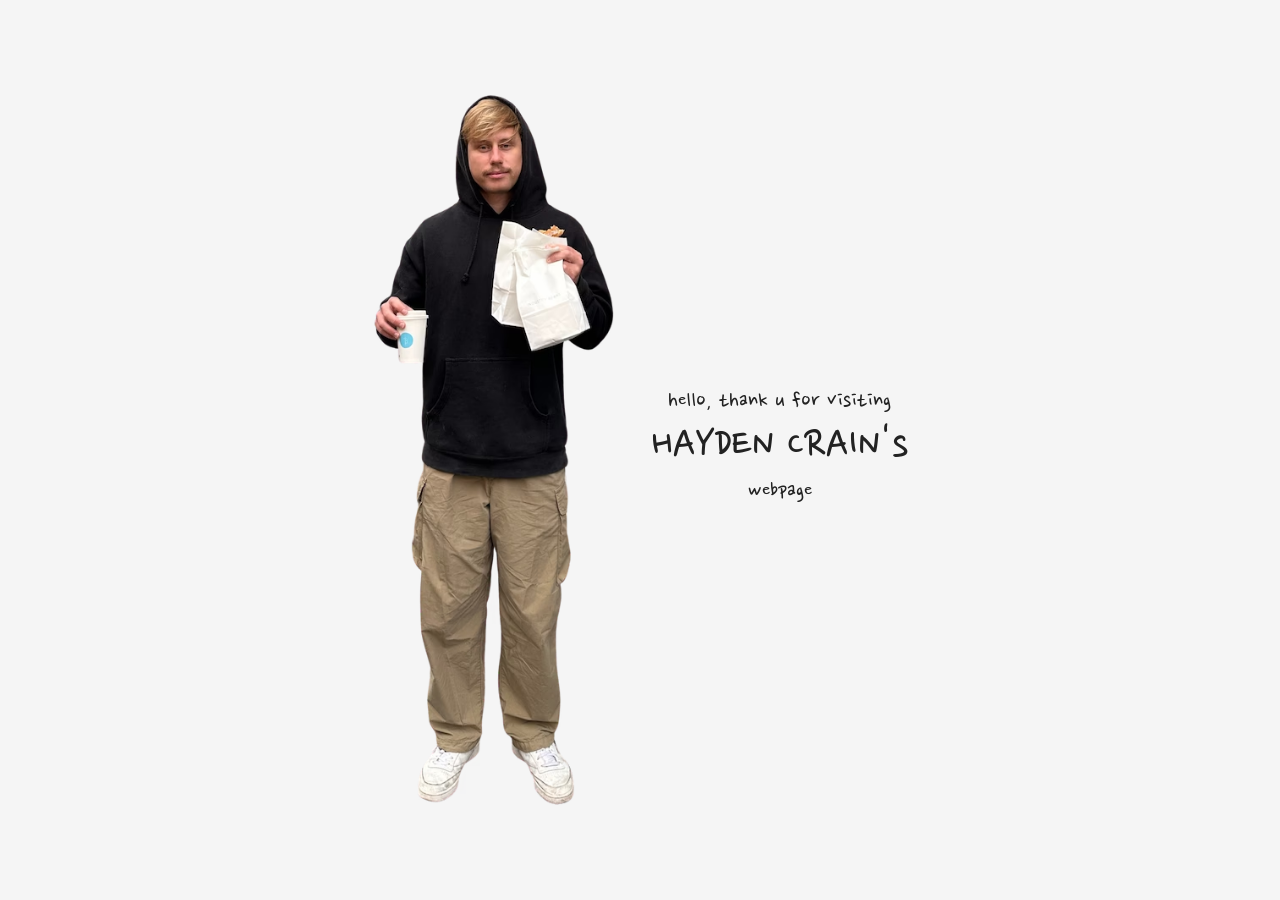
==== index.html @ aabcf301 "Add custom cursors for default and interactive states Co-Authored-By: Claude Sonnet 5 <noreply@anthr" ====
<!DOCTYPE html>
<html lang="en">
<head>
  <meta charset="UTF-8">
  <meta name="viewport" content="width=device-width, initial-scale=1">
  <title>Home - haydencrain.dev</title>
  <link rel="icon" type="image/png" sizes="32x32" href="/favicon-32x32.png">
  <link rel="icon" type="image/png" sizes="16x16" href="/favicon-16x16.png">
  <link rel="apple-touch-icon" sizes="180x180" href="/apple-touch-icon.png">
  <link rel="icon" href="/favicon.ico">
  <link rel="manifest" href="/site.webmanifest">
  <link rel="preconnect" href="https://fonts.googleapis.com">
  <link rel="preconnect" href="https://fonts.gstatic.com" crossorigin>
  <link href="https://fonts.googleapis.com/css2?family=Nanum+Pen+Script&display=swap" rel="stylesheet">
  <style>
    body {
      display: grid;
      grid-template-columns: auto auto;
      justify-content: center;
      justify-items: center;
      align-items: center;
      align-content: center;
      gap: 2rem;
      min-height: 100vh;
      margin: 0;
      padding: 1rem;
      box-sizing: border-box;
      background: #f5f5f5;
      font-family: 'Nanum Pen Script', cursive;
      text-align: center;
      cursor: url("cursor-default.png") 0 0, auto;
    }
    a,
    button,
    input,
    select,
    textarea,
    [role="button"],
    [onclick] {
      cursor: url("cursor-pointer.png") 0 0, pointer;
    }
    img {
      width: min(292px, 60vw, 80vh * 292 / 851);
      aspect-ratio: 292 / 851;
      height: auto;
    }
    p {
      margin: 0;
      font-size: 2.5rem;
      color: #222;
    }
    .prefix {
      font-size: 1.5rem;
      margin-bottom: 0.5rem;
    }
    .prefix .name {
      font-size: 3rem;
    }
    @media (max-width: 600px) {
      body {
        grid-template-columns: 1fr;
      }
      img {
        order: 1;
        width: min(292px, 60vw);
      }
      .prefix {
        order: 0;
      }
    }
  </style>
</head>
<body>
  <img src="hayden-standing.avif" alt="Hayden Crain" width="292" height="851">
  <p class="prefix">
    hello, thank u for visiting<br>
    <span class="name">HAYDEN CRAIN's</span><br>
    webpage
  </p>
</body>
</html>
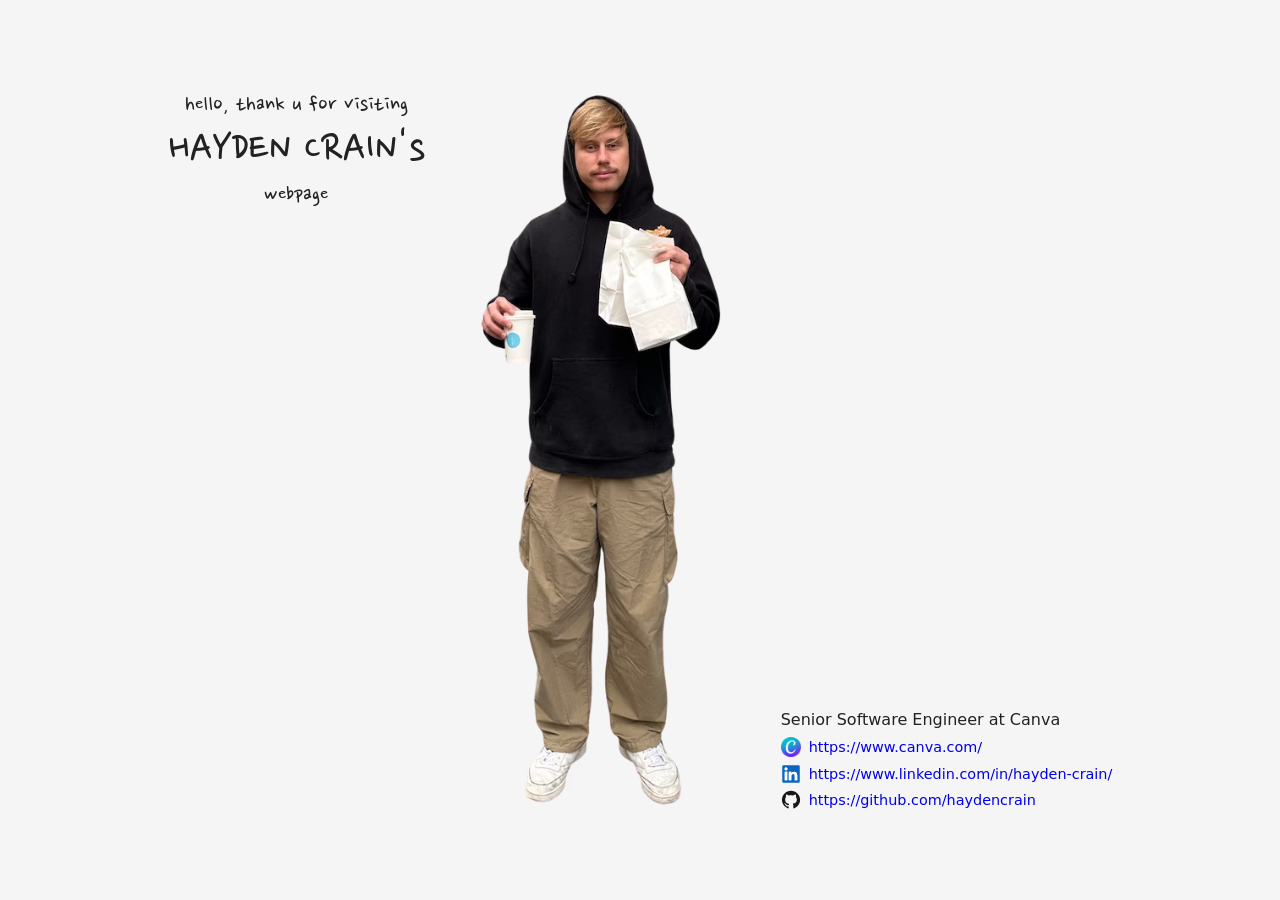
==== commit 8aa5bd73: "Add links section and restructure hero layout Split the hero into a responsive 3-column grid (intro," ====
--- a/index.html
+++ b/index.html
@@ -15,12 +15,6 @@
   <style>
     body {
       display: grid;
-      grid-template-columns: auto auto;
-      justify-content: center;
-      justify-items: center;
-      align-items: center;
-      align-content: center;
-      gap: 2rem;
       min-height: 100vh;
       margin: 0;
       padding: 1rem;
@@ -29,6 +23,7 @@
       font-family: 'Nanum Pen Script', cursive;
       text-align: center;
       cursor: url("cursor-default.png") 0 0, auto;
+      place-items: center;
     }
     a,
     button,
@@ -39,10 +34,19 @@
     [onclick] {
       cursor: url("cursor-pointer.png") 0 0, pointer;
     }
-    img {
-      width: min(292px, 60vw, 80vh * 292 / 851);
+    .hero {
+      display: grid;
+      grid-template-columns: auto minmax(120px, 1fr) auto;
+      grid-template-areas: "intro photo links";
+      gap: 2rem;
+    }
+    .photo {
+      grid-area: photo;
+      justify-self: center;
+      width: min(292px, 100%, 60vw, 80vh * 292 / 851);
       aspect-ratio: 292 / 851;
       height: auto;
+      max-width: 100%;
     }
     p {
       margin: 0;
@@ -50,32 +54,91 @@
       color: #222;
     }
     .prefix {
+      grid-area: intro;
+      justify-self: start;
+      align-self: start;
       font-size: 1.5rem;
-      margin-bottom: 0.5rem;
     }
     .prefix .name {
       font-size: 3rem;
     }
-    @media (max-width: 600px) {
-      body {
+    .links {
+      grid-area: links;
+      justify-self: end;
+      align-self: end;
+      font-family: system-ui, -apple-system, "Segoe UI", Roboto, sans-serif;
+      text-align: left;
+    }
+    .links .title {
+      font-size: 1rem;
+      margin-bottom: 0.5rem;
+    }
+    .links ul {
+      list-style: none;
+      margin: 0;
+      padding: 0;
+      display: flex;
+      flex-direction: column;
+      gap: 0.4rem;
+    }
+    .links a {
+      display: flex;
+      align-items: center;
+      gap: 0.5rem;
+      font-size: 0.9rem;
+      text-decoration: none;
+    }
+    .links a:hover {
+      text-decoration: underline;
+    }
+    .links a img {
+      width: 20px;
+      height: 20px;
+      object-fit: contain;
+    }
+    @media (max-width: 900px) {
+      .hero {
         grid-template-columns: 1fr;
+        grid-template-areas:
+          "photo"
+          "intro"
+          "links";
+        justify-items: center;
       }
-      img {
-        order: 1;
-        width: min(292px, 60vw);
+      .photo {
+        width: min(110px, 30vw);
       }
       .prefix {
-        order: 0;
+        justify-self: center;
+        align-self: auto;
+      }
+      .links {
+        justify-self: center;
+        align-self: auto;
+        text-align: center;
+      }
+      .links a {
+        justify-content: center;
       }
     }
   </style>
 </head>
 <body>
-  <img src="hayden-standing.avif" alt="Hayden Crain" width="292" height="851">
-  <p class="prefix">
-    hello, thank u for visiting<br>
-    <span class="name">HAYDEN CRAIN's</span><br>
-    webpage
-  </p>
+  <div class="hero">
+    <p class="prefix">
+      hello, thank u for visiting<br>
+      <span class="name">HAYDEN CRAIN's</span><br>
+      webpage
+    </p>
+    <img class="photo" src="hayden-standing.avif" alt="Hayden Crain" width="292" height="851">
+    <div class="links">
+      <p class="title">Senior Software Engineer at Canva</p>
+      <ul>
+        <li><a href="https://www.canva.com/"><img src="canva.png" alt=""> https://www.canva.com/</a></li>
+        <li><a href="https://www.linkedin.com/in/hayden-crain/"><img src="linkedin.svg" alt=""> https://www.linkedin.com/in/hayden-crain/</a></li>
+        <li><a href="https://github.com/haydencrain"><img src="octocat.svg" alt=""> https://github.com/haydencrain</a></li>
+      </ul>
+    </div>
+  </div>
 </body>
 </html>
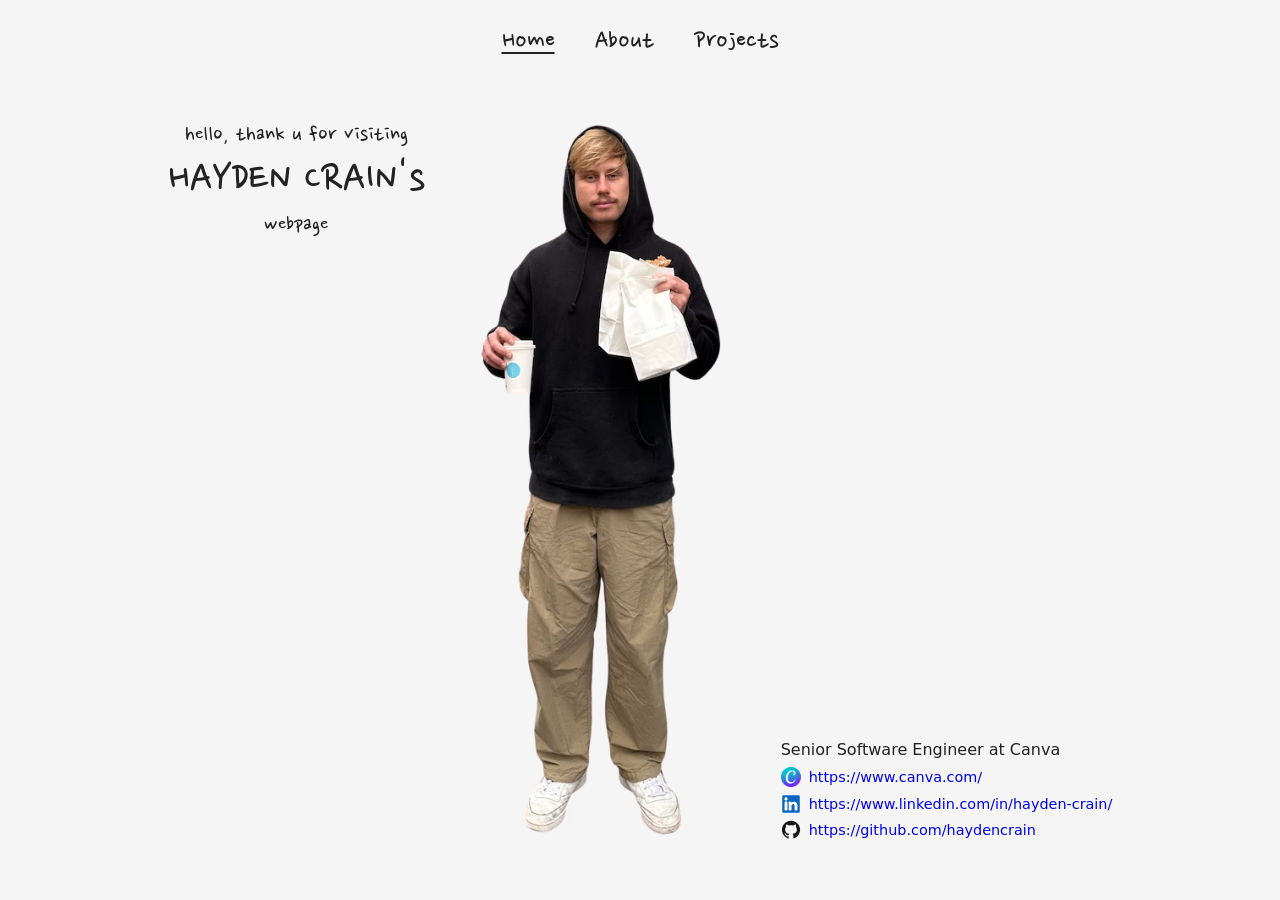
==== commit 71e635f1: "Use clean extensionless nav links GitHub Pages resolves /about and /projects to their .html files di" ====
--- a/index.html
+++ b/index.html
@@ -12,133 +12,33 @@
   <link rel="preconnect" href="https://fonts.googleapis.com">
   <link rel="preconnect" href="https://fonts.gstatic.com" crossorigin>
   <link href="https://fonts.googleapis.com/css2?family=Nanum+Pen+Script&display=swap" rel="stylesheet">
-  <style>
-    body {
-      display: grid;
-      min-height: 100vh;
-      margin: 0;
-      padding: 1rem;
-      box-sizing: border-box;
-      background: #f5f5f5;
-      font-family: 'Nanum Pen Script', cursive;
-      text-align: center;
-      cursor: url("cursor-default.png") 0 0, auto;
-      place-items: center;
-    }
-    a,
-    button,
-    input,
-    select,
-    textarea,
-    [role="button"],
-    [onclick] {
-      cursor: url("cursor-pointer.png") 0 0, pointer;
-    }
-    .hero {
-      display: grid;
-      grid-template-columns: auto minmax(120px, 1fr) auto;
-      grid-template-areas: "intro photo links";
-      gap: 2rem;
-    }
-    .photo {
-      grid-area: photo;
-      justify-self: center;
-      width: min(292px, 100%, 60vw, 80vh * 292 / 851);
-      aspect-ratio: 292 / 851;
-      height: auto;
-      max-width: 100%;
-    }
-    p {
-      margin: 0;
-      font-size: 2.5rem;
-      color: #222;
-    }
-    .prefix {
-      grid-area: intro;
-      justify-self: start;
-      align-self: start;
-      font-size: 1.5rem;
-    }
-    .prefix .name {
-      font-size: 3rem;
-    }
-    .links {
-      grid-area: links;
-      justify-self: end;
-      align-self: end;
-      font-family: system-ui, -apple-system, "Segoe UI", Roboto, sans-serif;
-      text-align: left;
-    }
-    .links .title {
-      font-size: 1rem;
-      margin-bottom: 0.5rem;
-    }
-    .links ul {
-      list-style: none;
-      margin: 0;
-      padding: 0;
-      display: flex;
-      flex-direction: column;
-      gap: 0.4rem;
-    }
-    .links a {
-      display: flex;
-      align-items: center;
-      gap: 0.5rem;
-      font-size: 0.9rem;
-      text-decoration: none;
-    }
-    .links a:hover {
-      text-decoration: underline;
-    }
-    .links a img {
-      width: 20px;
-      height: 20px;
-      object-fit: contain;
-    }
-    @media (max-width: 900px) {
-      .hero {
-        grid-template-columns: 1fr;
-        grid-template-areas:
-          "photo"
-          "intro"
-          "links";
-        justify-items: center;
-      }
-      .photo {
-        width: min(110px, 30vw);
-      }
-      .prefix {
-        justify-self: center;
-        align-self: auto;
-      }
-      .links {
-        justify-self: center;
-        align-self: auto;
-        text-align: center;
-      }
-      .links a {
-        justify-content: center;
-      }
-    }
-  </style>
+  <link rel="stylesheet" href="/style.css">
 </head>
 <body>
-  <div class="hero">
-    <p class="prefix">
-      hello, thank u for visiting<br>
-      <span class="name">HAYDEN CRAIN's</span><br>
-      webpage
-    </p>
-    <img class="photo" src="hayden-standing.avif" alt="Hayden Crain" width="292" height="851">
-    <div class="links">
-      <p class="title">Senior Software Engineer at Canva</p>
-      <ul>
-        <li><a href="https://www.canva.com/"><img src="canva.png" alt=""> https://www.canva.com/</a></li>
-        <li><a href="https://www.linkedin.com/in/hayden-crain/"><img src="linkedin.svg" alt=""> https://www.linkedin.com/in/hayden-crain/</a></li>
-        <li><a href="https://github.com/haydencrain"><img src="octocat.svg" alt=""> https://github.com/haydencrain</a></li>
-      </ul>
+  <header class="site-header">
+    <nav class="site-nav">
+      <a href="/" aria-current="page">Home</a>
+      <a href="/about">About</a>
+      <a href="/projects">Projects</a>
+    </nav>
+  </header>
+  <main>
+    <div class="hero">
+      <p class="prefix">
+        hello, thank u for visiting<br>
+        <span class="name">HAYDEN CRAIN's</span><br>
+        webpage
+      </p>
+      <img class="photo" src="hayden-standing.avif" alt="Hayden Crain" width="292" height="851">
+      <div class="links">
+        <p class="title">Senior Software Engineer at Canva</p>
+        <ul>
+          <li><a href="https://www.canva.com/"><img src="canva.png" alt=""> https://www.canva.com/</a></li>
+          <li><a href="https://www.linkedin.com/in/hayden-crain/"><img src="linkedin.svg" alt=""> https://www.linkedin.com/in/hayden-crain/</a></li>
+          <li><a href="https://github.com/haydencrain"><img src="octocat.svg" alt=""> https://github.com/haydencrain</a></li>
+        </ul>
+      </div>
     </div>
-  </div>
+  </main>
 </body>
 </html>
--- a/style.css
+++ b/style.css
@@ -0,0 +1,154 @@
+body {
+  display: flex;
+  flex-direction: column;
+  min-height: 100vh;
+  margin: 0;
+  padding: 0;
+  box-sizing: border-box;
+  background: #f5f5f5;
+  font-family: 'Nanum Pen Script', cursive;
+  text-align: center;
+  cursor: url("cursor-default.png") 0 0, auto;
+}
+a,
+button,
+input,
+select,
+textarea,
+[role="button"],
+[onclick] {
+  cursor: url("cursor-pointer.png") 0 0, pointer;
+}
+
+.site-header {
+  padding: 1.5rem 1rem 0;
+}
+.site-nav {
+  display: flex;
+  justify-content: center;
+  gap: 2.5rem;
+  font-size: 1.8rem;
+}
+.site-nav a {
+  color: #222;
+  text-decoration: none;
+}
+.site-nav a:hover,
+.site-nav a:active {
+  text-decoration: underline;
+}
+.site-nav a[aria-current="page"] {
+  text-decoration: underline;
+}
+
+main {
+  flex: 1;
+  display: grid;
+  place-items: center;
+  padding: 1rem;
+  box-sizing: border-box;
+}
+
+.hero {
+  display: grid;
+  grid-template-columns: auto minmax(120px, 1fr) auto;
+  grid-template-areas: "intro photo links";
+  gap: 2rem;
+}
+.photo {
+  grid-area: photo;
+  justify-self: center;
+  width: min(292px, 100%, 60vw, 80vh * 292 / 851);
+  aspect-ratio: 292 / 851;
+  height: auto;
+  max-width: 100%;
+}
+p {
+  margin: 0;
+  font-size: 2.5rem;
+  color: #222;
+}
+.prefix {
+  grid-area: intro;
+  justify-self: start;
+  align-self: start;
+  font-size: 1.5rem;
+}
+.prefix .name {
+  font-size: 3rem;
+}
+.links {
+  grid-area: links;
+  justify-self: end;
+  align-self: end;
+  font-family: system-ui, -apple-system, "Segoe UI", Roboto, sans-serif;
+  text-align: left;
+}
+.links .title {
+  font-size: 1rem;
+  margin-bottom: 0.5rem;
+}
+.links ul {
+  list-style: none;
+  margin: 0;
+  padding: 0;
+  display: flex;
+  flex-direction: column;
+  gap: 0.4rem;
+}
+.links a {
+  display: flex;
+  align-items: center;
+  gap: 0.5rem;
+  font-size: 0.9rem;
+  text-decoration: none;
+}
+.links a:hover {
+  text-decoration: underline;
+}
+.links a img {
+  width: 20px;
+  height: 20px;
+  object-fit: contain;
+}
+
+.page-content {
+  max-width: 700px;
+  font-size: 1.6rem;
+  color: #222;
+  line-height: 1.5;
+}
+.page-content h1 {
+  font-size: 3rem;
+  margin: 0 0 1rem;
+}
+
+@media (max-width: 900px) {
+  .hero {
+    grid-template-columns: 1fr;
+    grid-template-areas:
+      "photo"
+      "intro"
+      "links";
+    justify-items: center;
+  }
+  .photo {
+    width: min(110px, 30vw);
+  }
+  .prefix {
+    justify-self: center;
+    align-self: auto;
+  }
+  .links {
+    justify-self: center;
+    align-self: auto;
+    text-align: center;
+  }
+  .links a {
+    justify-content: center;
+  }
+  .site-nav {
+    gap: 1.5rem;
+    font-size: 1.5rem;
+  }
+}
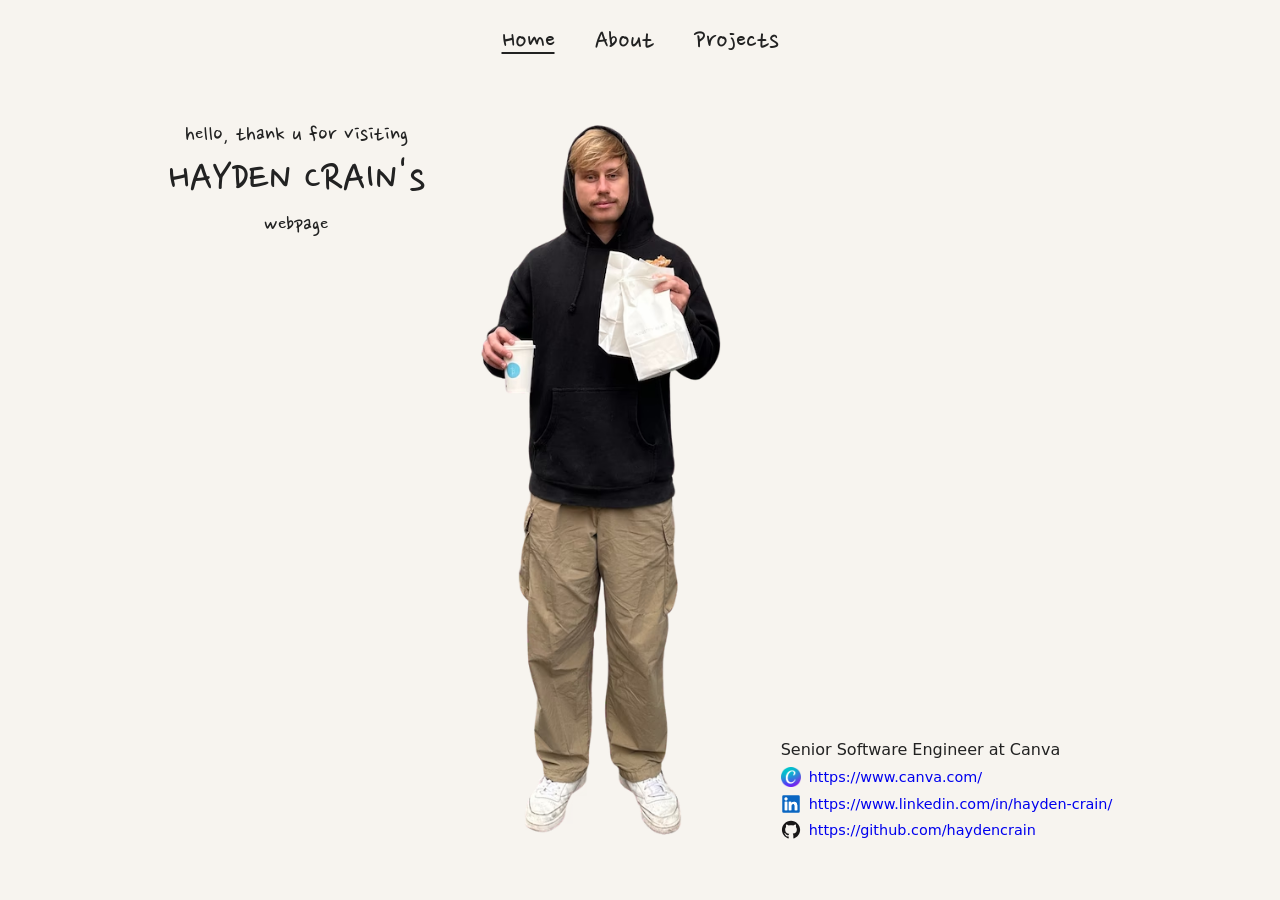
==== commit 7c8c9864: "Credit Sheng and Andre, bust stylesheet cache Pages served style.css with a 4-hour max-age, so retur" ====
--- a/index.html
+++ b/index.html
@@ -4,15 +4,15 @@
   <meta charset="UTF-8">
   <meta name="viewport" content="width=device-width, initial-scale=1">
   <title>Home - haydencrain.dev</title>
-  <link rel="icon" type="image/png" sizes="32x32" href="/favicon-32x32.png">
-  <link rel="icon" type="image/png" sizes="16x16" href="/favicon-16x16.png">
-  <link rel="apple-touch-icon" sizes="180x180" href="/apple-touch-icon.png">
+  <link rel="icon" type="image/png" sizes="32x32" href="/assets/favicon-32x32.png">
+  <link rel="icon" type="image/png" sizes="16x16" href="/assets/favicon-16x16.png">
+  <link rel="apple-touch-icon" sizes="180x180" href="/assets/apple-touch-icon.png">
   <link rel="icon" href="/favicon.ico">
   <link rel="manifest" href="/site.webmanifest">
   <link rel="preconnect" href="https://fonts.googleapis.com">
   <link rel="preconnect" href="https://fonts.gstatic.com" crossorigin>
   <link href="https://fonts.googleapis.com/css2?family=Nanum+Pen+Script&display=swap" rel="stylesheet">
-  <link rel="stylesheet" href="/style.css">
+  <link rel="stylesheet" href="/style.css?v=2">
 </head>
 <body>
   <header class="site-header">
@@ -29,13 +29,13 @@
         <span class="name">HAYDEN CRAIN's</span><br>
         webpage
       </p>
-      <img class="photo" src="hayden-standing.avif" alt="Hayden Crain" width="292" height="851">
+      <img class="photo" src="assets/hayden-standing.avif" alt="Hayden Crain" width="292" height="851">
       <div class="links">
         <p class="title">Senior Software Engineer at Canva</p>
         <ul>
-          <li><a href="https://www.canva.com/"><img src="canva.png" alt=""> https://www.canva.com/</a></li>
-          <li><a href="https://www.linkedin.com/in/hayden-crain/"><img src="linkedin.svg" alt=""> https://www.linkedin.com/in/hayden-crain/</a></li>
-          <li><a href="https://github.com/haydencrain"><img src="octocat.svg" alt=""> https://github.com/haydencrain</a></li>
+          <li><a href="https://www.canva.com/" target="_blank" rel="noopener noreferrer nofollow"><img src="assets/canva.png" alt=""> https://www.canva.com/</a></li>
+          <li><a href="https://www.linkedin.com/in/hayden-crain/" target="_blank" rel="noopener noreferrer nofollow"><img src="assets/linkedin.svg" alt=""> https://www.linkedin.com/in/hayden-crain/</a></li>
+          <li><a href="https://github.com/haydencrain" target="_blank" rel="noopener noreferrer nofollow"><img src="assets/octocat.svg" alt=""> https://github.com/haydencrain</a></li>
         </ul>
       </div>
     </div>
--- a/style.css
+++ b/style.css
@@ -5,10 +5,10 @@
   margin: 0;
   padding: 0;
   box-sizing: border-box;
-  background: #f5f5f5;
+  background: #f7f4ef;
   font-family: 'Nanum Pen Script', cursive;
   text-align: center;
-  cursor: url("cursor-default.png") 0 0, auto;
+  cursor: url("assets/cursor-default.png") 0 0, auto;
 }
 a,
 button,
@@ -17,7 +17,7 @@
 textarea,
 [role="button"],
 [onclick] {
-  cursor: url("cursor-pointer.png") 0 0, pointer;
+  cursor: url("assets/cursor-pointer.png") 0 0, pointer;
 }
 
 .site-header {
@@ -152,3 +152,85 @@
     font-size: 1.5rem;
   }
 }
+
+.project-list {
+  list-style: none;
+  margin: 0 0 2rem;
+  padding: 0;
+  display: grid;
+  grid-template-columns: repeat(auto-fit, minmax(280px, 1fr));
+  gap: 1.5rem;
+}
+.project {
+  display: flex;
+  flex-direction: column;
+  border: 2px solid #222;
+  border-radius: 6px;
+  background: #fffdf9;
+  overflow: hidden;
+  transition: transform 0.15s ease, box-shadow 0.15s ease;
+}
+.project:hover,
+.project:focus-within {
+  transform: translate(-2px, -2px);
+  box-shadow: 4px 4px 0 #222;
+}
+.project-image-link {
+  display: block;
+}
+.project-image {
+  display: block;
+  width: 100%;
+  height: auto;
+  aspect-ratio: 2 / 1;
+  object-fit: cover;
+  border-bottom: 2px solid #222;
+}
+.project-body {
+  padding: 0.75rem 1rem 1rem;
+  text-align: left;
+}
+.project-name {
+  margin: 0;
+  font-size: 2rem;
+  font-weight: normal;
+  line-height: 1.1;
+}
+.project-name a {
+  color: #222;
+  text-decoration: none;
+}
+.project-name a:hover,
+.project-name a:focus-visible {
+  text-decoration: underline;
+}
+.project-meta,
+.project-description,
+.project-links {
+  font-family: system-ui, -apple-system, "Segoe UI", Roboto, sans-serif;
+}
+.project-meta {
+  margin: 0.1rem 0 0;
+  font-size: 0.8rem;
+  color: #555;
+}
+.project-description {
+  margin: 0.6rem 0 0;
+  font-size: 0.9rem;
+  line-height: 1.4;
+}
+.project-links {
+  list-style: none;
+  margin: 0.8rem 0 0;
+  padding: 0;
+  display: flex;
+  flex-wrap: wrap;
+  gap: 0.4rem 1rem;
+  font-size: 0.85rem;
+}
+.project-links a {
+  color: #222;
+}
+.project-note {
+  font-size: 1.6rem;
+}
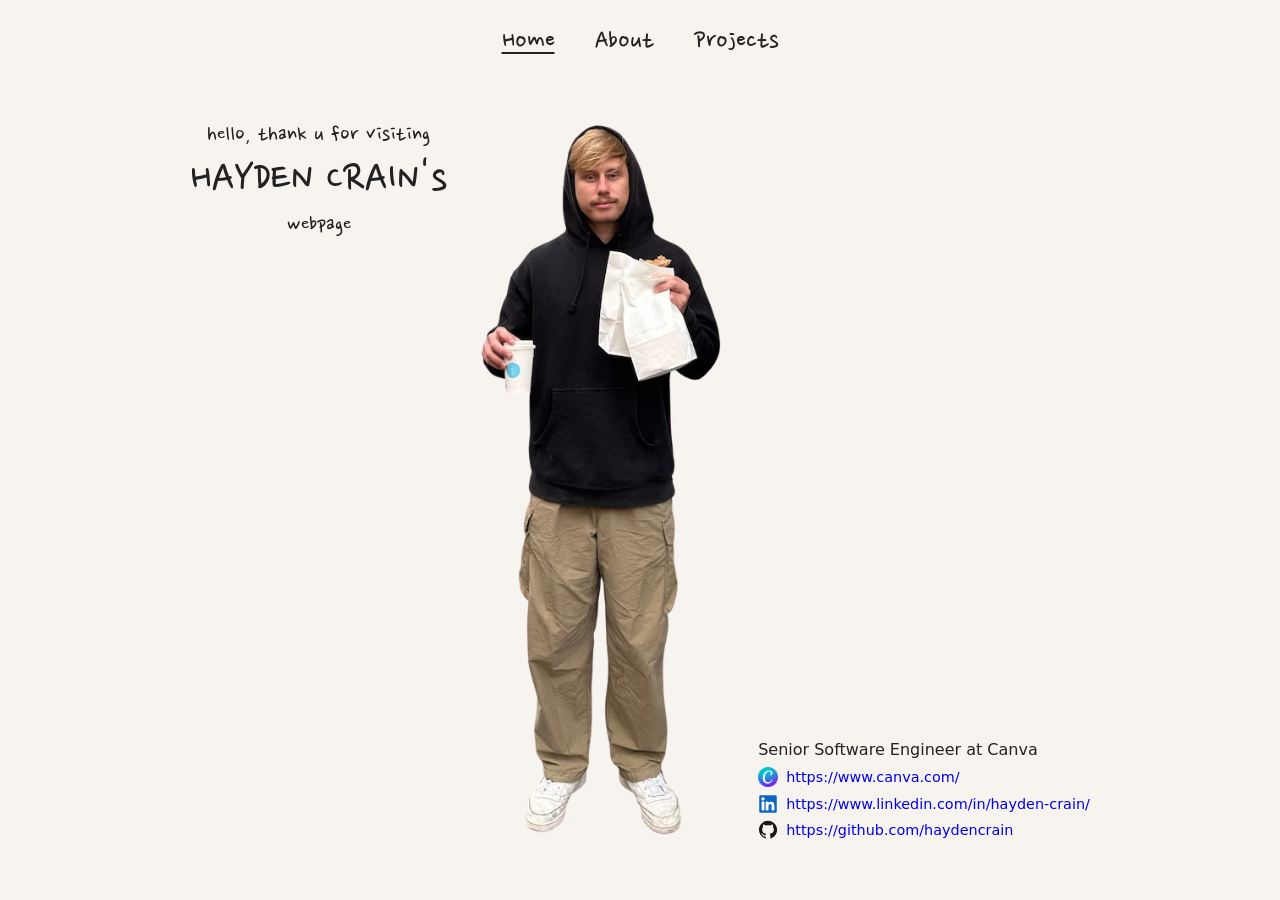
==== commit 057bb2e3: "Add WebP and PNG fallbacks for the hero photo The home page served the hero photo as AVIF only, so b" ====
--- a/index.html
+++ b/index.html
@@ -12,7 +12,7 @@
   <link rel="preconnect" href="https://fonts.googleapis.com">
   <link rel="preconnect" href="https://fonts.gstatic.com" crossorigin>
   <link href="https://fonts.googleapis.com/css2?family=Nanum+Pen+Script&display=swap" rel="stylesheet">
-  <link rel="stylesheet" href="/style.css?v=2">
+  <link rel="stylesheet" href="/style.css?v=4">
 </head>
 <body>
   <header class="site-header">
@@ -29,7 +29,11 @@
         <span class="name">HAYDEN CRAIN's</span><br>
         webpage
       </p>
-      <img class="photo" src="assets/hayden-standing.avif" alt="Hayden Crain" width="292" height="851">
+      <picture class="photo">
+        <source srcset="assets/hayden-standing.avif" type="image/avif">
+        <source srcset="assets/hayden-standing.webp" type="image/webp">
+        <img src="assets/hayden-standing.png" alt="Hayden Crain" width="292" height="851">
+      </picture>
       <div class="links">
         <p class="title">Senior Software Engineer at Canva</p>
         <ul>
--- a/style.css
+++ b/style.css
@@ -56,6 +56,7 @@
   gap: 2rem;
 }
 .photo {
+  display: block;
   grid-area: photo;
   justify-self: center;
   width: min(292px, 100%, 60vw, 80vh * 292 / 851);
@@ -63,6 +64,11 @@
   height: auto;
   max-width: 100%;
 }
+.photo img {
+  display: block;
+  width: 100%;
+  height: auto;
+}
 p {
   margin: 0;
   font-size: 2.5rem;
@@ -117,6 +123,10 @@
   font-size: 1.6rem;
   color: #222;
   line-height: 1.5;
+}
+.page-content--wide {
+  max-width: 1100px;
+  width: 100%;
 }
 .page-content h1 {
   font-size: 3rem;
@@ -187,6 +197,9 @@
   border-bottom: 2px solid #222;
 }
 .project-body {
+  flex: 1;
+  display: flex;
+  flex-direction: column;
   padding: 0.75rem 1rem 1rem;
   text-align: left;
 }
@@ -221,8 +234,8 @@
 }
 .project-links {
   list-style: none;
-  margin: 0.8rem 0 0;
-  padding: 0;
+  margin: auto 0 0;
+  padding: 0.8rem 0 0;
   display: flex;
   flex-wrap: wrap;
   gap: 0.4rem 1rem;
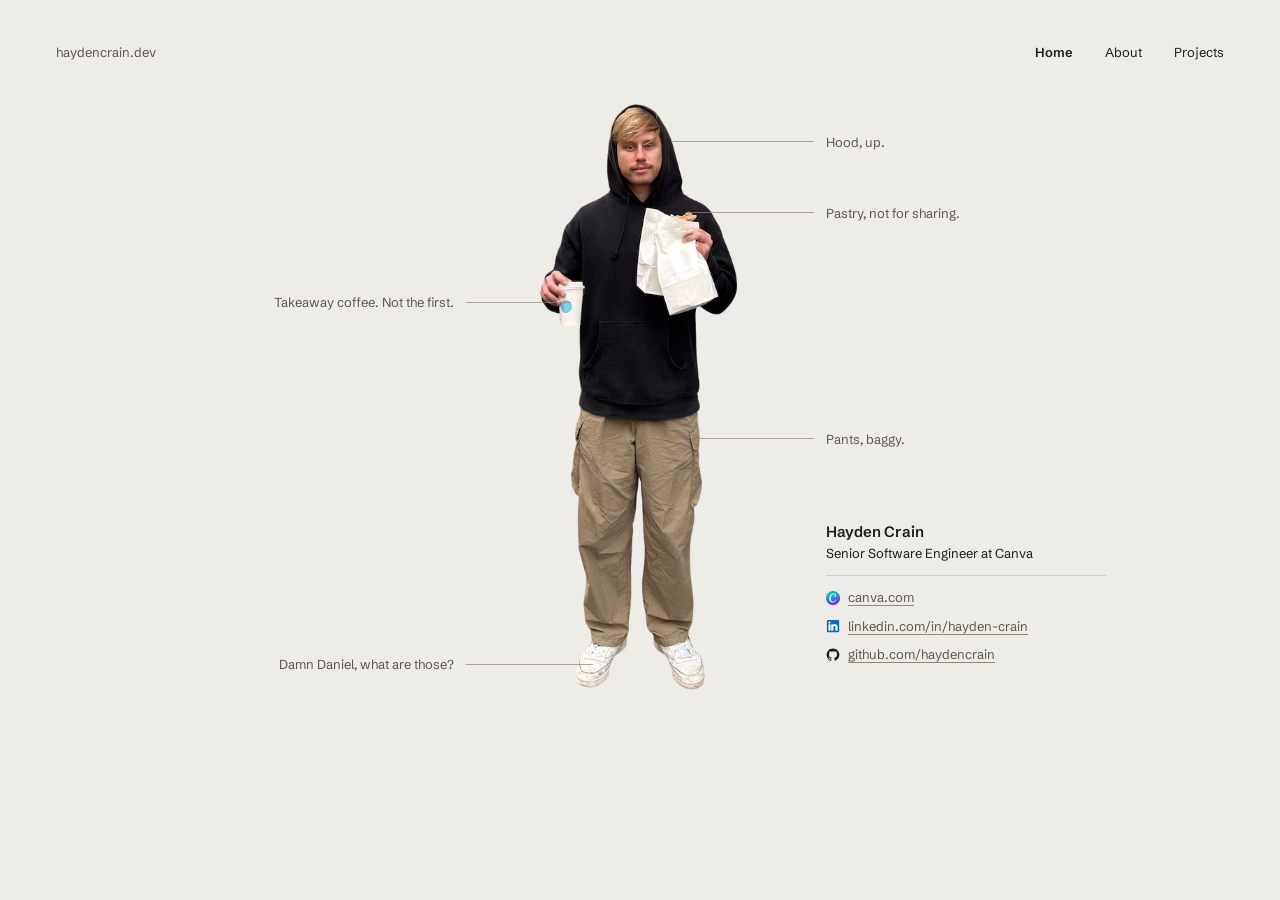
==== commit ecd725dd: "Redesign site as a quiet gallery wall with photo annotations Swap the handwritten style for Schibste" ====
--- a/index.html
+++ b/index.html
@@ -11,38 +11,68 @@
   <link rel="manifest" href="/site.webmanifest">
   <link rel="preconnect" href="https://fonts.googleapis.com">
   <link rel="preconnect" href="https://fonts.gstatic.com" crossorigin>
-  <link href="https://fonts.googleapis.com/css2?family=Nanum+Pen+Script&display=swap" rel="stylesheet">
-  <link rel="stylesheet" href="/style.css?v=4">
+  <link href="https://fonts.googleapis.com/css2?family=Schibsted+Grotesk:ital,wght@0,400;0,600;1,400&display=swap" rel="stylesheet">
+  <link rel="stylesheet" href="/style.css?v=5">
 </head>
 <body>
   <header class="site-header">
-    <nav class="site-nav">
+    <a class="site-name" href="/">haydencrain.dev</a>
+    <nav class="site-nav" aria-label="Main">
       <a href="/" aria-current="page">Home</a>
       <a href="/about">About</a>
       <a href="/projects">Projects</a>
     </nav>
   </header>
-  <main>
-    <div class="hero">
-      <p class="prefix">
-        hello, thank u for visiting<br>
-        <span class="name">HAYDEN CRAIN's</span><br>
-        webpage
-      </p>
-      <picture class="photo">
-        <source srcset="assets/hayden-standing.avif" type="image/avif">
-        <source srcset="assets/hayden-standing.webp" type="image/webp">
-        <img src="assets/hayden-standing.png" alt="Hayden Crain" width="292" height="851">
-      </picture>
-      <div class="links">
-        <p class="title">Senior Software Engineer at Canva</p>
-        <ul>
-          <li><a href="https://www.canva.com/" target="_blank" rel="noopener noreferrer nofollow"><img src="assets/canva.png" alt=""> https://www.canva.com/</a></li>
-          <li><a href="https://www.linkedin.com/in/hayden-crain/" target="_blank" rel="noopener noreferrer nofollow"><img src="assets/linkedin.svg" alt=""> https://www.linkedin.com/in/hayden-crain/</a></li>
-          <li><a href="https://github.com/haydencrain" target="_blank" rel="noopener noreferrer nofollow"><img src="assets/octocat.svg" alt=""> https://github.com/haydencrain</a></li>
-        </ul>
+  <main class="home">
+    <figure class="specimen">
+      <div class="specimen-plate">
+        <picture>
+          <source srcset="/assets/hayden-standing.avif" type="image/avif">
+          <source srcset="/assets/hayden-standing.webp" type="image/webp">
+          <img class="specimen-photo" src="/assets/hayden-standing.png" alt="Hayden Crain, standing, in a black hoodie holding a takeaway coffee and a paper bag" width="292" height="851">
+        </picture>
+        <!-- --x/--y: the detail each note points at, as a share of the photo's box -->
+        <ol class="notes">
+          <li class="note note--right" style="--x: 65.2%; --y: 7.07%">
+            <span class="note-line" aria-hidden="true"></span>
+            <span class="note-label"><span class="note-num" aria-hidden="true">1</span><span class="note-text">Hood, up.</span></span>
+          </li>
+          <li class="note note--right" style="--x: 73.04%; --y: 19.02%">
+            <span class="note-line" aria-hidden="true"></span>
+            <span class="note-label"><span class="note-num" aria-hidden="true">2</span><span class="note-text">Pastry, not for sharing.</span></span>
+          </li>
+          <li class="note note--left" style="--x: 16.18%; --y: 34.01%">
+            <span class="note-line" aria-hidden="true"></span>
+            <span class="note-label"><span class="note-num" aria-hidden="true">3</span><span class="note-text">Takeaway coffee. Not the first.</span></span>
+          </li>
+          <li class="note note--right" style="--x: 75.98%; --y: 57.07%">
+            <span class="note-line" aria-hidden="true"></span>
+            <span class="note-label"><span class="note-num" aria-hidden="true">4</span><span class="note-text">Pants, baggy.</span></span>
+          </li>
+          <li class="note note--left" style="--x: 26.96%; --y: 94.95%">
+            <span class="note-line" aria-hidden="true"></span>
+            <span class="note-label"><span class="note-num" aria-hidden="true">5</span><span class="note-text">Damn Daniel, what are those?</span></span>
+          </li>
+        </ol>
       </div>
-    </div>
+      <!-- Mobile-only key; screen readers get the same captions from .notes -->
+      <ol class="key" aria-hidden="true">
+        <li>Hood, up.</li>
+        <li>Pastry, not for sharing.</li>
+        <li>Takeaway coffee. Not the first.</li>
+        <li>Pants, baggy.</li>
+        <li>Damn Daniel, what are those?</li>
+      </ol>
+    </figure>
+    <section class="placard">
+      <h1>Hayden Crain</h1>
+      <p>Senior Software Engineer at Canva</p>
+      <ul class="placard-links">
+        <li><a class="act" href="https://www.canva.com/" target="_blank" rel="noopener noreferrer nofollow"><img src="/assets/canva.png" alt="" width="14" height="14"><span>canva.com</span></a></li>
+        <li><a class="act" href="https://www.linkedin.com/in/hayden-crain/" target="_blank" rel="noopener noreferrer nofollow"><img src="/assets/linkedin.svg" alt="" width="14" height="14"><span>linkedin.com/in/hayden-crain</span></a></li>
+        <li><a class="act" href="https://github.com/haydencrain" target="_blank" rel="noopener noreferrer nofollow"><img src="/assets/octocat.svg" alt="" width="14" height="14"><span>github.com/haydencrain</span></a></li>
+      </ul>
+    </section>
   </main>
 </body>
 </html>
--- a/style.css
+++ b/style.css
@@ -1,13 +1,20 @@
+:root {
+  --wall: #eeece7;
+  --ink: #1c1b19;
+  --muted: #5a574f;
+  --rule: #d3cfc6;
+  --leader: #8d887f;
+  --mat: #fbfaf7;
+  --inset: 56px;
+}
+
 body {
-  display: flex;
-  flex-direction: column;
-  min-height: 100vh;
-  margin: 0;
-  padding: 0;
-  box-sizing: border-box;
-  background: #f7f4ef;
-  font-family: 'Nanum Pen Script', cursive;
-  text-align: center;
+  margin: 0;
+  background: var(--wall);
+  color: var(--ink);
+  font-family: 'Schibsted Grotesk', system-ui, sans-serif;
+  -webkit-text-size-adjust: 100%;
+  text-size-adjust: 100%;
   cursor: url("assets/cursor-default.png") 0 0, auto;
 }
 a,
@@ -20,230 +27,461 @@
   cursor: url("assets/cursor-pointer.png") 0 0, pointer;
 }
 
+a {
+  color: var(--ink);
+  text-decoration: none;
+}
+a:hover {
+  text-decoration: underline;
+  text-underline-offset: 3px;
+}
+a.act {
+  text-decoration: underline;
+  text-decoration-thickness: 1px;
+  text-underline-offset: 3px;
+  text-decoration-color: var(--leader);
+}
+a.act:hover {
+  text-decoration-color: var(--ink);
+}
+
 .site-header {
-  padding: 1.5rem 1rem 0;
+  display: flex;
+  justify-content: space-between;
+  align-items: center;
+  padding: 30px var(--inset) 0;
+  font-size: 13px;
+  line-height: 16px;
+}
+/* Vertical padding keeps the tap target at 44px tall */
+.site-header a {
+  display: block;
+  padding: 14px 0;
+}
+.site-name {
+  color: var(--muted);
 }
 .site-nav {
   display: flex;
-  justify-content: center;
-  gap: 2.5rem;
-  font-size: 1.8rem;
-}
-.site-nav a {
-  color: #222;
-  text-decoration: none;
-}
-.site-nav a:hover,
-.site-nav a:active {
-  text-decoration: underline;
+  gap: 32px;
 }
 .site-nav a[aria-current="page"] {
-  text-decoration: underline;
-}
-
-main {
-  flex: 1;
+  font-weight: 600;
+}
+
+/* Shared page column (About, Projects) */
+.page {
+  box-sizing: border-box;
+  width: min(100% - 2 * var(--inset), 1040px);
+  margin: 0 auto;
+  padding: 76px 0 120px;
+}
+.page h1 {
+  margin: 0;
+  font-size: 22px;
+  font-weight: 600;
+  line-height: 1.25;
+}
+
+/* A picture on the wall: ink border around a pale mat */
+.frame {
+  box-sizing: border-box;
+  width: fit-content;
+  max-width: 100%;
+  margin: 0;
+  padding: 16px;
+  border: 1px solid var(--ink);
+  background: var(--mat);
+}
+.frame img {
+  display: block;
+  max-width: 100%;
+  height: auto;
+}
+
+/* Home: the photo sits in the middle column, the placard in the right */
+.home {
+  --photo-h: max(440px, min(594px, 74vh));
+  --reach: clamp(24px, 50vw - 360px, 72px); /* leader line length past the photo */
+  --gap: 12px;                              /* leader end to label */
   display: grid;
-  place-items: center;
-  padding: 1rem;
+  grid-template-columns: minmax(0, 1fr) auto minmax(0, 1fr);
+  padding: 26px 0 64px;
+}
+.specimen {
+  grid-column: 2;
+  grid-row: 1;
+  margin: 0;
+}
+.specimen-plate {
+  position: relative;
+}
+.specimen-plate picture {
+  display: block;
+}
+.specimen-photo {
+  display: block;
+  width: auto;
+  height: var(--photo-h);
+}
+
+/* Notes are positioned as a share of the photo's box, so they stay on their details at any size */
+.notes {
+  position: absolute;
+  inset: 0;
+  margin: 0;
+  padding: 0;
+  list-style: none;
+}
+.note-line {
+  position: absolute;
+  top: var(--y);
+  height: 1px;
+  margin-top: -0.5px;
+  background: var(--leader);
+  opacity: 0.7;
+}
+.note--right .note-line {
+  left: var(--x);
+  right: calc(-1 * var(--reach));
+}
+.note--left .note-line {
+  left: calc(-1 * var(--reach));
+  right: calc(100% - var(--x));
+}
+.note-label {
+  position: absolute;
+  top: var(--y);
+  transform: translateY(-50%);
+  white-space: nowrap;
+  font-size: 13px;
+  line-height: 1.3;
+  color: var(--muted);
+}
+.note--right .note-label {
+  left: calc(100% + var(--reach) + var(--gap));
+}
+.note--left .note-label {
+  right: calc(100% + var(--reach) + var(--gap));
+}
+.note-num,
+.key {
+  display: none;
+}
+
+.placard {
+  grid-column: 3;
+  grid-row: 1;
+  align-self: end;
   box-sizing: border-box;
-}
-
-.hero {
+  width: calc(var(--reach) + var(--gap) + 280px);
+  max-width: calc(100% - 24px);
+  margin-bottom: 27px;
+  padding-left: calc(var(--reach) + var(--gap));
+  font-size: 13px;
+  line-height: 1.5;
+}
+.placard h1 {
+  margin: 0;
+  font-size: 15px;
+  font-weight: 600;
+  line-height: 1.3;
+}
+.placard p {
+  margin: 2px 0 0;
+}
+.placard-links {
+  display: flex;
+  flex-direction: column;
+  gap: 6px;
+  margin: 12px 0 0;
+  padding: 12px 0 0;
+  border-top: 1px solid var(--rule);
+  list-style: none;
+}
+.placard-links a {
+  display: inline-flex;
+  align-items: center;
+  gap: 8px;
+  color: var(--muted);
+}
+.placard-links img {
+  flex-shrink: 0;
+  width: 14px;
+  height: 14px;
+}
+
+/* About: text on the left, photo and chronology on the right.
+   Left edge lines up with Projects; the wider right column runs past it, as in the design. */
+.about {
   display: grid;
-  grid-template-columns: auto minmax(120px, 1fr) auto;
-  grid-template-areas: "intro photo links";
-  gap: 2rem;
-}
-.photo {
+  grid-template-columns: minmax(0, 540fr) minmax(0, 394fr);
+  column-gap: clamp(48px, 12.5vw, 160px);
+  align-items: start;
+  width: auto;
+  max-width: 1094px;
+  margin-left: max(var(--inset), 50% - 520px);
+  margin-right: var(--inset);
+}
+.about-text {
+  display: flex;
+  flex-direction: column;
+  gap: 40px;
+}
+.prose {
+  display: flex;
+  flex-direction: column;
+  gap: 20px;
+  font-size: 20px;
+  line-height: 1.55;
+}
+.prose p {
+  margin: 0;
+}
+.about-side {
+  display: flex;
+  flex-direction: column;
+  gap: 48px;
+}
+.about .frame img {
+  width: 360px;
+}
+.chronology {
+  display: flex;
+  flex-direction: column;
+  gap: 12px;
+}
+.chronology h2 {
+  margin: 0;
+  font-size: 13px;
+  font-weight: 600;
+}
+.chronology ol {
+  margin: 0;
+  padding: 0;
+  list-style: none;
+  font-size: 14px;
+  line-height: 1.45;
+  border-bottom: 1px solid var(--rule);
+}
+.chronology li {
+  display: grid;
+  grid-template-columns: 48px minmax(0, 1fr);
+  column-gap: 16px;
+  padding: 11px 0;
+  border-top: 1px solid var(--rule);
+}
+.chronology time {
+  color: var(--muted);
+  font-variant-numeric: tabular-nums;
+}
+
+/* Projects: each entry spans two rows of a subgrid, so frames in a row share a bottom line */
+.projects h1 {
+  margin-bottom: 72px;
+}
+.project-grid {
+  display: grid;
+  grid-template-columns: repeat(2, minmax(0, 1fr));
+  column-gap: clamp(40px, 9.375vw, 120px);
+  row-gap: 96px;
+}
+.project {
+  display: grid;
+  grid-row: span 2;
+  grid-template-rows: subgrid;
+  grid-template-columns: minmax(0, 1fr);
+  row-gap: 28px;
+}
+/* The image, not its mat, fills the column; the mat spills into the column gap */
+.project .frame {
+  align-self: end;
+  width: max-content;
+  max-width: calc(100% + 34px);
+}
+.project .frame img {
+  width: auto;
+  max-height: 296px;
+}
+.project-info {
+  display: flex;
+  gap: 14px;
+  font-size: 14px;
+  line-height: 1.5;
+}
+.project-index {
+  flex: 0 0 20px;
+  color: var(--muted);
+  font-variant-numeric: tabular-nums;
+}
+.project-body {
+  display: flex;
+  flex-direction: column;
+  gap: 8px;
+  min-width: 0;
+  max-width: 400px;
+}
+.project-body p {
+  margin: 0;
+}
+.project-head {
+  display: flex;
+  flex-direction: column;
+  gap: 1px;
+}
+.project-head h2 {
+  margin: 0;
+  font-size: 16px;
+  font-weight: 600;
+  line-height: 1.3;
+}
+.project-year {
+  font-weight: 400;
+}
+.project-stack {
+  font-style: italic;
+  color: var(--muted);
+}
+.project-links {
+  display: flex;
+  flex-wrap: wrap;
+  column-gap: 18px;
+  margin: -6px 0 0;
+  padding: 0;
+  list-style: none;
+}
+.project-links a {
   display: block;
-  grid-area: photo;
-  justify-self: center;
-  width: min(292px, 100%, 60vw, 80vh * 292 / 851);
-  aspect-ratio: 292 / 851;
-  height: auto;
-  max-width: 100%;
-}
-.photo img {
-  display: block;
-  width: 100%;
-  height: auto;
-}
-p {
-  margin: 0;
-  font-size: 2.5rem;
-  color: #222;
-}
-.prefix {
-  grid-area: intro;
-  justify-self: start;
-  align-self: start;
-  font-size: 1.5rem;
-}
-.prefix .name {
-  font-size: 3rem;
-}
-.links {
-  grid-area: links;
-  justify-self: end;
-  align-self: end;
-  font-family: system-ui, -apple-system, "Segoe UI", Roboto, sans-serif;
-  text-align: left;
-}
-.links .title {
-  font-size: 1rem;
-  margin-bottom: 0.5rem;
-}
-.links ul {
-  list-style: none;
-  margin: 0;
-  padding: 0;
-  display: flex;
-  flex-direction: column;
-  gap: 0.4rem;
-}
-.links a {
-  display: flex;
-  align-items: center;
-  gap: 0.5rem;
-  font-size: 0.9rem;
-  text-decoration: none;
-}
-.links a:hover {
-  text-decoration: underline;
-}
-.links a img {
-  width: 20px;
-  height: 20px;
-  object-fit: contain;
-}
-
-.page-content {
-  max-width: 700px;
-  font-size: 1.6rem;
-  color: #222;
-  line-height: 1.5;
-}
-.page-content--wide {
-  max-width: 1100px;
-  width: 100%;
-}
-.page-content h1 {
-  font-size: 3rem;
-  margin: 0 0 1rem;
-}
-
-@media (max-width: 900px) {
-  .hero {
-    grid-template-columns: 1fr;
-    grid-template-areas:
-      "photo"
-      "intro"
-      "links";
-    justify-items: center;
-  }
-  .photo {
-    width: min(110px, 30vw);
-  }
-  .prefix {
-    justify-self: center;
-    align-self: auto;
-  }
-  .links {
-    justify-self: center;
-    align-self: auto;
-    text-align: center;
-  }
-  .links a {
-    justify-content: center;
+  padding: 10px 0;
+}
+
+@media (max-width: 760px) {
+  :root {
+    --inset: 24px;
+  }
+  .site-header {
+    padding-top: 8px;
   }
   .site-nav {
-    gap: 1.5rem;
-    font-size: 1.5rem;
-  }
-}
-
-.project-list {
-  list-style: none;
-  margin: 0 0 2rem;
-  padding: 0;
-  display: grid;
-  grid-template-columns: repeat(auto-fit, minmax(280px, 1fr));
-  gap: 1.5rem;
-}
-.project {
-  display: flex;
-  flex-direction: column;
-  border: 2px solid #222;
-  border-radius: 6px;
-  background: #fffdf9;
-  overflow: hidden;
-  transition: transform 0.15s ease, box-shadow 0.15s ease;
-}
-.project:hover,
-.project:focus-within {
-  transform: translate(-2px, -2px);
-  box-shadow: 4px 4px 0 #222;
-}
-.project-image-link {
-  display: block;
-}
-.project-image {
-  display: block;
-  width: 100%;
-  height: auto;
-  aspect-ratio: 2 / 1;
-  object-fit: cover;
-  border-bottom: 2px solid #222;
-}
-.project-body {
-  flex: 1;
-  display: flex;
-  flex-direction: column;
-  padding: 0.75rem 1rem 1rem;
-  text-align: left;
-}
-.project-name {
-  margin: 0;
-  font-size: 2rem;
-  font-weight: normal;
-  line-height: 1.1;
-}
-.project-name a {
-  color: #222;
-  text-decoration: none;
-}
-.project-name a:hover,
-.project-name a:focus-visible {
-  text-decoration: underline;
-}
-.project-meta,
-.project-description,
-.project-links {
-  font-family: system-ui, -apple-system, "Segoe UI", Roboto, sans-serif;
-}
-.project-meta {
-  margin: 0.1rem 0 0;
-  font-size: 0.8rem;
-  color: #555;
-}
-.project-description {
-  margin: 0.6rem 0 0;
-  font-size: 0.9rem;
-  line-height: 1.4;
-}
-.project-links {
-  list-style: none;
-  margin: auto 0 0;
-  padding: 0.8rem 0 0;
-  display: flex;
-  flex-wrap: wrap;
-  gap: 0.4rem 1rem;
-  font-size: 0.85rem;
-}
-.project-links a {
-  color: #222;
-}
-.project-note {
-  font-size: 1.6rem;
-}
+    gap: 20px;
+  }
+  .page {
+    padding: 44px 0 72px;
+  }
+  .page h1 {
+    font-size: 20px;
+  }
+
+  /* Home becomes a field-guide key: numerals by the photo, captions listed below */
+  .home {
+    --photo-h: 520px;
+    --reach: 26px;
+    --gap: 6px;
+    grid-template-columns: minmax(0, 1fr);
+    padding: 24px var(--inset) 64px;
+  }
+  .specimen {
+    grid-column: 1;
+  }
+  .specimen-plate {
+    width: fit-content;
+    margin: 0 auto;
+  }
+  .note-label {
+    font-size: 12px;
+    color: var(--ink);
+    font-variant-numeric: tabular-nums;
+  }
+  .note-num {
+    display: inline;
+  }
+  .note-text {
+    position: absolute;
+    width: 1px;
+    height: 1px;
+    overflow: hidden;
+    clip-path: inset(50%);
+  }
+  .key {
+    display: flex;
+    flex-direction: column;
+    gap: 4px;
+    margin: 24px 0 0;
+    padding: 0;
+    list-style: none;
+    font-size: 13px;
+    line-height: 1.45;
+    color: var(--muted);
+    counter-reset: key;
+  }
+  .key li {
+    display: grid;
+    grid-template-columns: 20px minmax(0, 1fr);
+    counter-increment: key;
+  }
+  .key li::before {
+    content: counter(key);
+    color: var(--ink);
+    font-variant-numeric: tabular-nums;
+  }
+  .placard {
+    grid-column: 1;
+    grid-row: auto;
+    width: auto;
+    max-width: none;
+    margin: 32px 0 0;
+    padding-left: 0;
+    font-size: 15px;
+  }
+  .placard h1 {
+    font-size: 17px;
+  }
+  .placard-links a {
+    font-size: 14px;
+  }
+
+  .about {
+    grid-template-columns: minmax(0, 1fr);
+    row-gap: 40px;
+    width: min(100% - 2 * var(--inset), 1040px);
+    max-width: none;
+    margin-inline: auto;
+  }
+  .prose {
+    gap: 16px;
+    font-size: 17px;
+  }
+  .about-side {
+    gap: 40px;
+  }
+  .chronology ol {
+    font-size: 15px;
+  }
+  .chronology li {
+    grid-template-columns: 52px minmax(0, 1fr);
+  }
+
+  .projects h1 {
+    margin-bottom: 56px;
+  }
+  .project-grid {
+    grid-template-columns: minmax(0, 1fr);
+    row-gap: 56px;
+  }
+  .project {
+    row-gap: 20px;
+  }
+  .project .frame {
+    width: auto;
+    max-width: none;
+  }
+  .project .frame img {
+    max-height: 260px;
+  }
+  .project-info {
+    font-size: 15px;
+  }
+  .project-head h2 {
+    font-size: 17px;
+  }
+}
